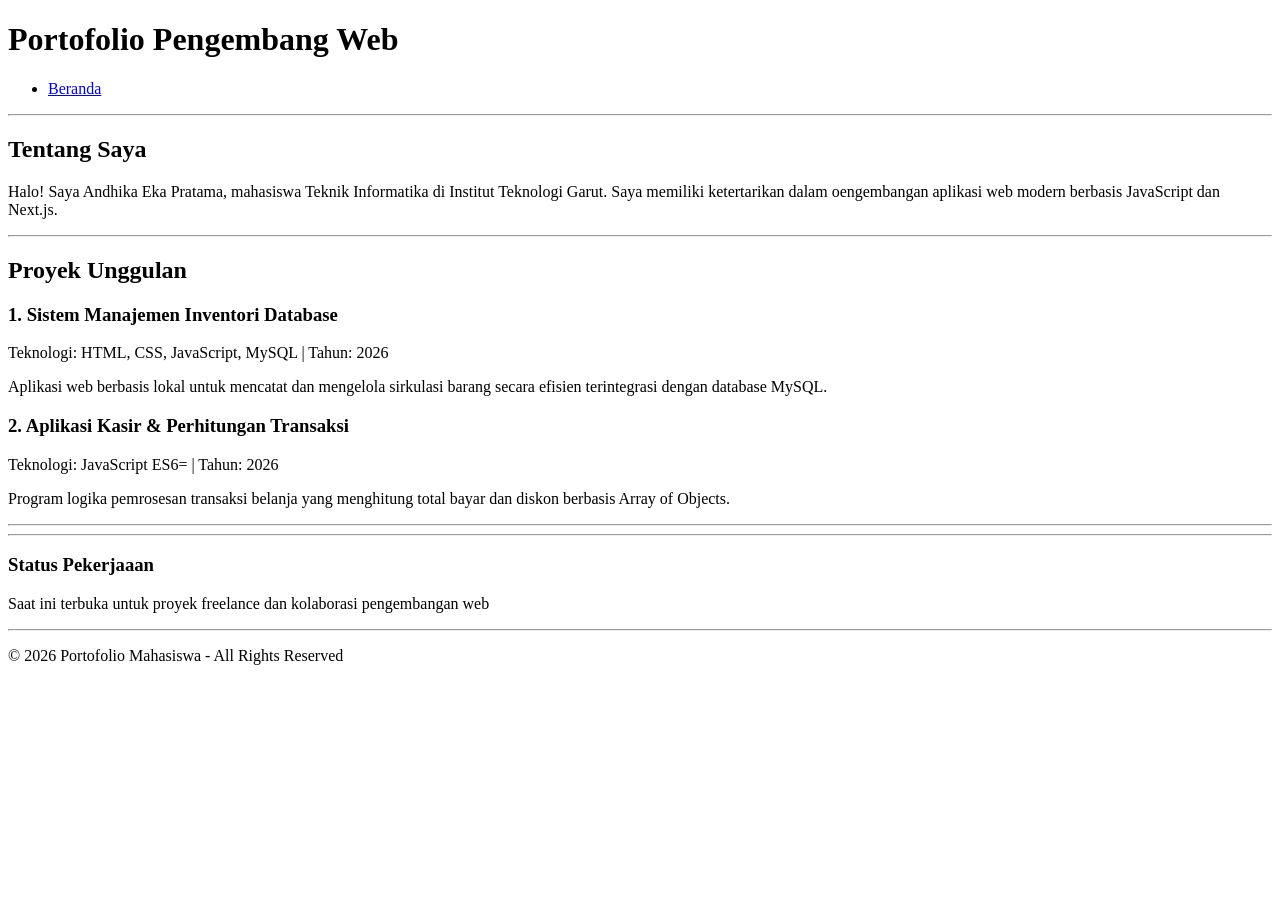
==== index.html @ 23c67555 "Latihan Pertemuan 2" ====
<!DOCTYPE html>
<html lang="en">
<head>
    <meta charset="UTF-8">
    <meta name="viewport" content="width=device-width, initial-scale=1.0">
    <title>Modul 2 - Web Portofolio Mahasiswa</title>
</head>
<body>
    <header>
        <h1>Portofolio Pengembang Web</h1>
        <nav>
            <ul>
                <li><a href="index.html">Beranda</a></li>
            </ul>
        </nav>
    </header>
    
    <hr>

    <main>
        <section id="tentang">
            <h2>Tentang Saya</h2>
            <p>Halo! Saya Andhika Eka Pratama, mahasiswa Teknik Informatika di Institut Teknologi Garut. Saya memiliki ketertarikan dalam oengembangan aplikasi web modern berbasis JavaScript dan Next.js.</p>
        </section>

        <hr>

        <section id="proyek">
            <h2>Proyek Unggulan</h2>

            <article>
                <header>
                    <h3>1. Sistem Manajemen Inventori Database</h3>
                    <p>Teknologi: HTML, CSS, JavaScript, MySQL | Tahun: <time datetime="2026">2026</time></p>
                </header>
                <p>Aplikasi web berbasis lokal untuk mencatat dan mengelola sirkulasi barang secara efisien terintegrasi dengan database MySQL.</p>
            </article>

            <article>
                <header>
                    <h3>2. Aplikasi Kasir & Perhitungan Transaksi</h3>
                    <p>Teknologi: JavaScript ES6= | Tahun: <time datetime=2026>2026</time></p>
                </header>
                <p>Program logika pemrosesan transaksi belanja yang menghitung total bayar dan diskon berbasis Array of Objects.</p>
            </article>
        </section>

        <hr>
    </main>

    <hr>

    <aside>
        <h3>Status Pekerjaaan</h3>
        <p>Saat ini terbuka untuk proyek freelance dan kolaborasi pengembangan web</p>
    </aside>

    <hr>

    <footer>
        <p>&copy; 2026 Portofolio Mahasiswa - All Rights Reserved</p>
    </footer>
</body>
</html>
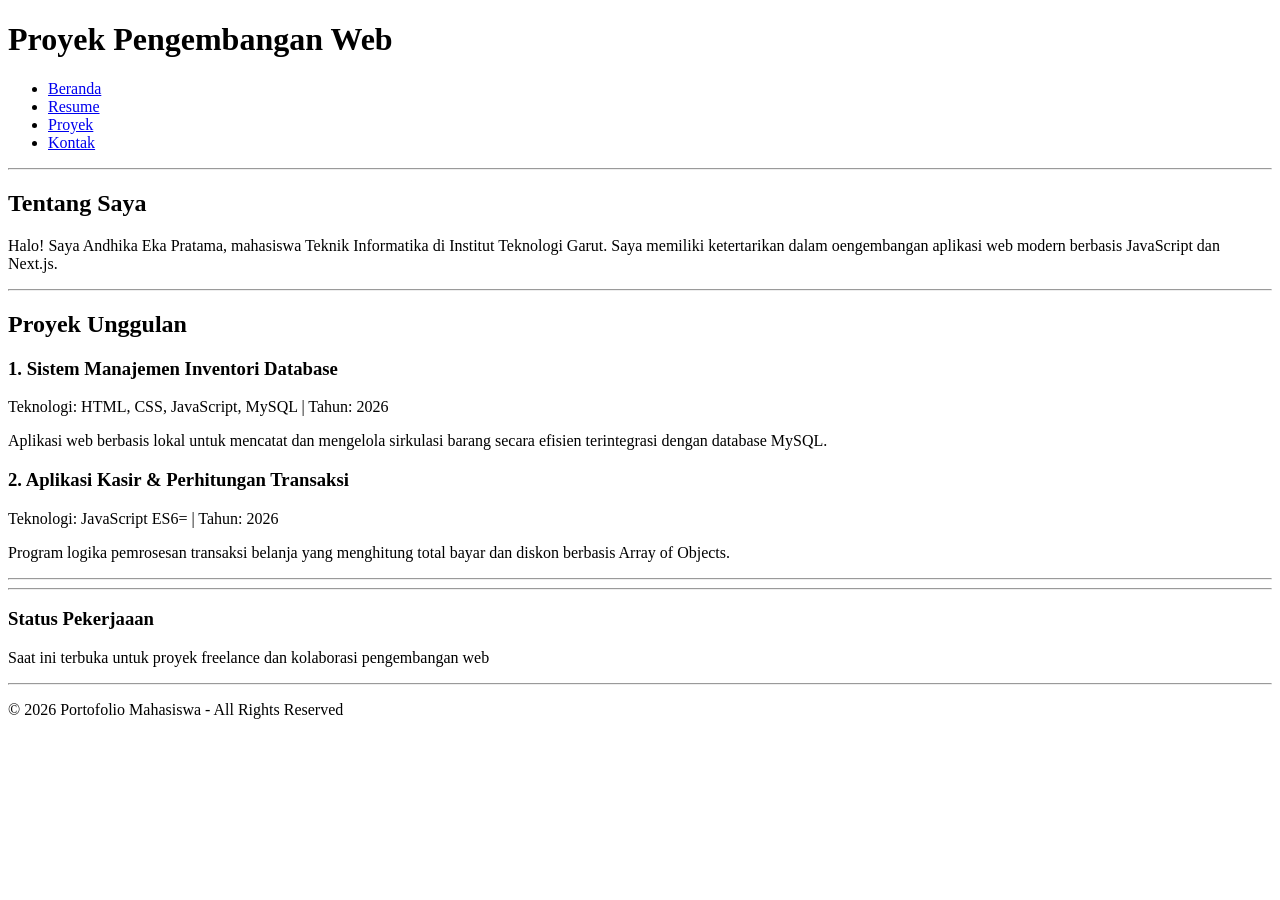
==== commit 059a92b0: "Menambahkan proyek portofolio" ====
--- a/index.html
+++ b/index.html
@@ -6,11 +6,14 @@
     <title>Modul 2 - Web Portofolio Mahasiswa</title>
 </head>
 <body>
-    <header>
-        <h1>Portofolio Pengembang Web</h1>
+     <header>
+        <h1>Proyek Pengembangan Web</h1>
         <nav>
             <ul>
                 <li><a href="index.html">Beranda</a></li>
+                <li><a href="resume.html">Resume</a></li>
+                <li><a href="project.html">Proyek</a></li>
+                <li><a href="kontak.html">Kontak</a></li>
             </ul>
         </nav>
     </header>
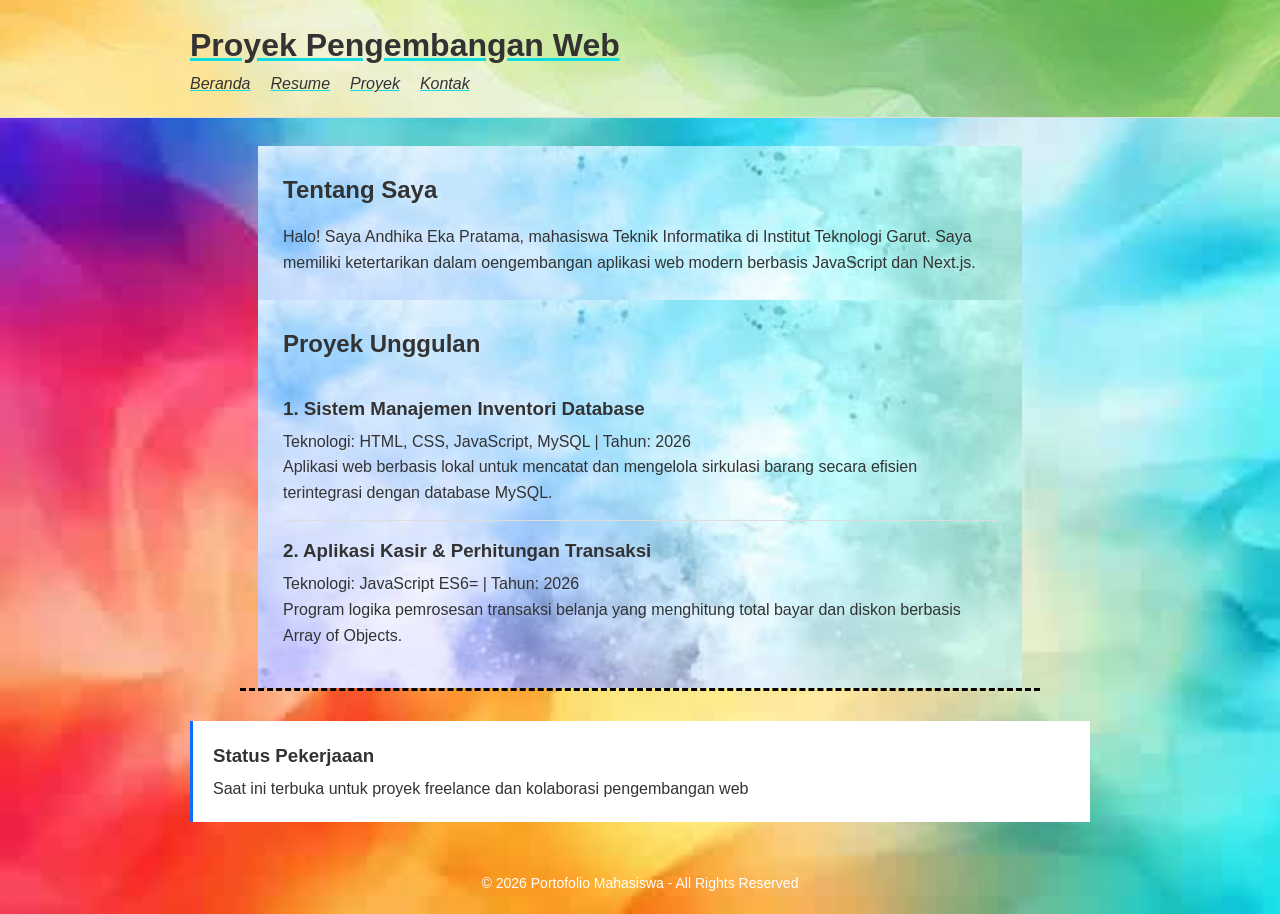
==== commit afb3f542: "add tugas 3" ====
--- a/index.html
+++ b/index.html
@@ -4,6 +4,7 @@
     <meta charset="UTF-8">
     <meta name="viewport" content="width=device-width, initial-scale=1.0">
     <title>Modul 2 - Web Portofolio Mahasiswa</title>
+    <link rel="stylesheet" href="style.css">
 </head>
 <body>
      <header>
--- a/style.css
+++ b/style.css
@@ -0,0 +1,156 @@
+/* Reset */
+* {
+  margin: 0;
+  padding: 0;
+  box-sizing: border-box;
+}
+body {
+  font-family: 'Segoe UI', Tahoma, Geneva, Verdana, sans-serif; 
+  background-color: #f5f5f5;
+  background-image: url('background.png');
+  background-size: cover;
+  color: #333;
+  line-height: 1.6;
+}
+/* Header */
+body > header {
+  background-color: rgba(0, 191, 255, 0.693);
+  background-image: url('images (9).jpeg');
+  background-size: cover;
+  padding: 20px;
+  border-bottom: 1px solid #ddd;
+  text-decoration: underline;
+  text-decoration-color: #10dede;
+}
+body > header h1 {
+  max-width: 900px;
+  margin: auto;
+}
+/* Navigation */
+nav {
+  max-width: 900px;
+  margin: auto;
+  font-style: oblique;
+}
+nav ul {
+  display: flex;
+  gap: 20px;
+  list-style: none;
+}
+nav a {
+  color: #333;
+  text-decoration: none;
+}
+nav a:hover {
+  color: #0d6efd;
+}
+/* Main */
+main {
+  max-width: 800px;
+  margin: 28px auto;
+  padding: 0 18px;
+  border-bottom-style: dashed;
+  border-bottom-color: #000000;
+}
+section {
+  background-color: white;
+  padding: 25px;
+  background-image: url('images (8).jpeg');
+  background-size: cover;
+}
+/* Gambar */
+main img {
+  display: block;
+  max-width: 100%;
+  height: auto;
+  margin: 0;
+}
+/* Judul */
+h2 {
+  margin-bottom: 15px;
+}
+h3 {
+  margin-bottom: 5px;
+}
+/* Project */
+#project {
+  margin-top: 30px;
+}
+article {
+  padding: 15px 0;
+  border-bottom: 1px solid #ddd;
+}
+article:last-child {
+  border-bottom: none;
+}
+/* Form */
+form {
+  margin-top: 20px;
+}
+form p {
+  margin-bottom: 15px;
+}
+label {
+  display: inline-block;
+  margin-bottom: 5px;
+}
+input[type="text"],
+input[type="email"],
+select,
+textarea {
+  width: 100%;
+  padding: 9px;
+  border: 1px solid #ccc;
+  font-family: Arial, sans-serif;
+}
+textarea {
+  resize: vertical;
+}
+button {
+  padding: 9px 15px;
+  border: none;
+  background-color: #040404;
+  color: rgb(255, 255, 255);
+  cursor: pointer;
+}
+button[type="reset"] {
+  background-color: #000000;
+}
+button:hover {
+  opacity: 0.8;
+}
+/* Aside */
+aside {
+  max-width: 900px;
+  margin: 30px auto;
+  padding: 20px;
+  background-color: white;
+  border-left: 3px solid #0d6efd;
+}
+/* Footer */
+footer {
+  padding: 20px;
+  text-align: center;
+  color: #ffffff;
+  font-size: 14px;
+}
+/* Garis <hr> */
+hr {
+  display: none;
+}
+/* Tampilan HP */
+@media (max-width: 700px) {
+  nav ul {
+    flex-direction: column;
+    gap: 8px;
+  }
+  main {
+    margin-top: 20px;
+  }
+  main img {
+    margin: 0 auto;
+  }
+  section {
+    padding: 20px;
+  }
+}
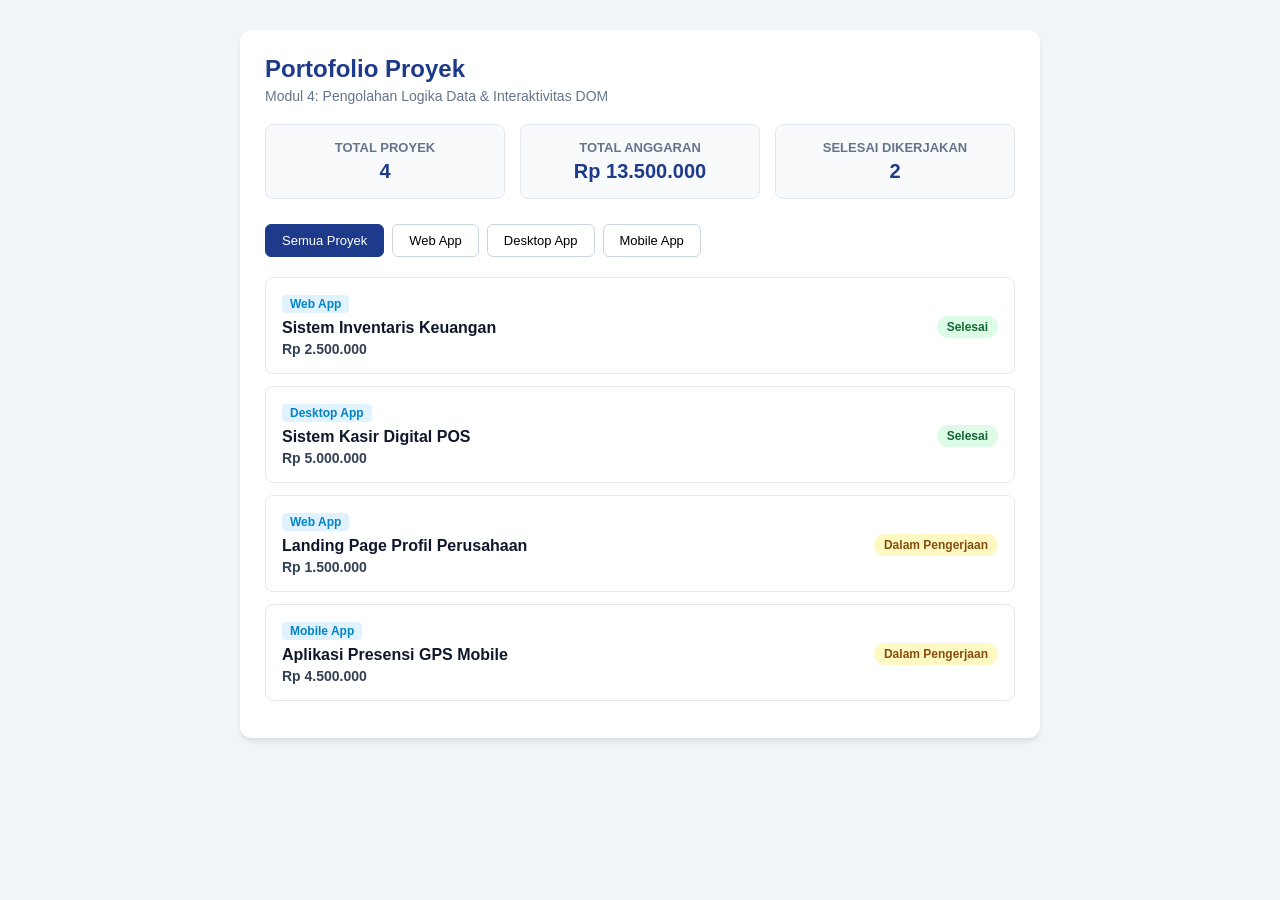
==== commit 0b574373: "Menyelesaikan praktik modul 4 logika javascript & integrasi DOM" ====
--- a/index.html
+++ b/index.html
@@ -1,68 +1,191 @@
+
 <!DOCTYPE html>
-<html lang="en">
+<html lang="id">
 <head>
     <meta charset="UTF-8">
     <meta name="viewport" content="width=device-width, initial-scale=1.0">
-    <title>Modul 2 - Web Portofolio Mahasiswa</title>
-    <link rel="stylesheet" href="style.css">
+    <title>Dashboard Portofolio Proyek - Modul 4</title>
+    <style>
+        * {
+            box-sizing: border-box;
+            margin: 0;
+            padding: 0;
+            font-family: 'Segoe UI', Tahoma, Geneva, sans-serif;
+        }
+
+        body {
+            background-color: #f1f5f9;
+            color: #0f172a;
+            padding: 30px 15px;
+        }
+
+        .container {
+            max-width: 800px;
+            margin: 0 auto;
+            background: #ffffff;
+            border-radius: 12px;
+            padding: 25px;
+            box-shadow: 0 4px 6px -1px rgba(0, 0, 0, 0.1);
+        }
+
+        h1 {
+            color: #1e3a8a;
+            font-size: 24px;
+            margin-bottom: 5px;
+        }
+
+        p.subtitle {
+            color: #64748b;
+            margin-bottom: 20px;
+            font-size: 14px;
+        }
+
+        .stats-grid {
+            display: grid;
+            grid-template-columns: repeat(auto-fit, minmax(200px, 1fr));
+            gap: 15px;
+            margin-bottom: 25px;
+        }
+
+        .stat-card {
+            background: #f8fafc;
+            border: 1px solid #e2e8f0;
+            border-radius: 8px;
+            padding: 15px;
+            text-align: center;
+        }
+
+        .stat-card h3 {
+            font-size: 13px;
+            color: #64748b;
+            text-transform: uppercase;
+            margin-bottom: 5px;
+        }
+
+        .stat-card p {
+            font-size: 20px;
+            font-weight: bold;
+            color: #1e3a8a;
+        }
+
+        .filter-group {
+            display: flex;
+            gap: 8px;
+            margin-bottom: 20px;
+            flex-wrap: wrap;
+        }
+
+        .btn-filter {
+            padding: 8px 16px;
+            border: 1px solid #cbd5e1;
+            background: #ffffff;
+            border-radius: 6px;
+            cursor: pointer;
+            font-size: 13px;
+            font-weight: 500;
+            transition: all 0.2s;
+        }
+
+        .btn-filter.active,
+        .btn-filter:hover {
+            background: #1e3a8a;
+            color: #ffffff;
+            border-color: #1e3a8a;
+        }
+
+        .project-card {
+            border: 1px solid #e2e8f0;
+            border-radius: 8px;
+            padding: 16px;
+            margin-bottom: 12px;
+            display: flex;
+            justify-content: space-between;
+            align-items: center;
+            background: #ffffff;
+            transition: transform 0.15s ease;
+        }
+
+        .project-card:hover {
+            transform: translateY(-2px);
+            box-shadow: 0 4px 6px rgba(0, 0, 0, 0.05);
+        }
+
+        .project-info h4 {
+            font-size: 16px;
+            color: #0f172a;
+            margin-bottom: 4px;
+        }
+
+        .project-category {
+            display: inline-block;
+            font-size: 12px;
+            color: #0284c7;
+            background: #e0f2fe;
+            padding: 2px 8px;
+            border-radius: 4px;
+            margin-bottom: 6px;
+            font-weight: 600;
+        }
+
+        .project-budget {
+            font-size: 14px;
+            color: #334155;
+            font-weight: 600;
+        }
+
+        .badge {
+            padding: 4px 10px;
+            border-radius: 20px;
+            font-size: 12px;
+            font-weight: 600;
+        }
+
+        .badge-success {
+            background: #dcfce7;
+            color: #166534;
+        }
+
+        .badge-pending {
+            background: #fef9c3;
+            color: #854d0e;
+        }
+    </style>
 </head>
 <body>
-     <header>
-        <h1>Proyek Pengembangan Web</h1>
-        <nav>
-            <ul>
-                <li><a href="index.html">Beranda</a></li>
-                <li><a href="resume.html">Resume</a></li>
-                <li><a href="project.html">Proyek</a></li>
-                <li><a href="kontak.html">Kontak</a></li>
-            </ul>
-        </nav>
-    </header>
-    
-    <hr>
+    <div class="container">
+        <h1>Portofolio Proyek</h1>
+        <p class="subtitle">Modul 4: Pengolahan Logika Data & Interaktivitas DOM</p>
 
-    <main>
-        <section id="tentang">
-            <h2>Tentang Saya</h2>
-            <p>Halo! Saya Andhika Eka Pratama, mahasiswa Teknik Informatika di Institut Teknologi Garut. Saya memiliki ketertarikan dalam oengembangan aplikasi web modern berbasis JavaScript dan Next.js.</p>
-        </section>
+        <!-- Kartu Ringkasan Statistik -->
+        <div class="stats-grid">
+            <div class="stat-card">
+                <h3>Total Proyek</h3>
+                <p id="stat-total-projects">0</p>
+            </div>
 
-        <hr>
+            <div class="stat-card">
+                <h3>Total Anggaran</h3>
+                <p id="stat-total-budget">Rp 0</p>
+            </div>
 
-        <section id="proyek">
-            <h2>Proyek Unggulan</h2>
+            <div class="stat-card">
+                <h3>Selesai Dikerjakan</h3>
+                <p id="stat-completed-projects">0</p>
+            </div>
+        </div>
 
-            <article>
-                <header>
-                    <h3>1. Sistem Manajemen Inventori Database</h3>
-                    <p>Teknologi: HTML, CSS, JavaScript, MySQL | Tahun: <time datetime="2026">2026</time></p>
-                </header>
-                <p>Aplikasi web berbasis lokal untuk mencatat dan mengelola sirkulasi barang secara efisien terintegrasi dengan database MySQL.</p>
-            </article>
+        <!-- Tombol Filter Kategori -->
+        <div class="filter-group">
+            <button class="btn-filter active" data-category="Semua">Semua Proyek</button>
+            <button class="btn-filter" data-category="Web App">Web App</button>
+            <button class="btn-filter" data-category="Desktop App">Desktop App</button>
+            <button class="btn-filter" data-category="Mobile App">Mobile App</button>
+        </div>
 
-            <article>
-                <header>
-                    <h3>2. Aplikasi Kasir & Perhitungan Transaksi</h3>
-                    <p>Teknologi: JavaScript ES6= | Tahun: <time datetime=2026>2026</time></p>
-                </header>
-                <p>Program logika pemrosesan transaksi belanja yang menghitung total bayar dan diskon berbasis Array of Objects.</p>
-            </article>
-        </section>
+        <!-- Kontainer Daftar Proyek -->
+        <div id="project-list"></div>
+    </div>
 
-        <hr>
-    </main>
-
-    <hr>
-
-    <aside>
-        <h3>Status Pekerjaaan</h3>
-        <p>Saat ini terbuka untuk proyek freelance dan kolaborasi pengembangan web</p>
-    </aside>
-
-    <hr>
-
-    <footer>
-        <p>&copy; 2026 Portofolio Mahasiswa - All Rights Reserved</p>
-    </footer>
+    <script src="main.js"></script>
 </body>
-</html>+</html>
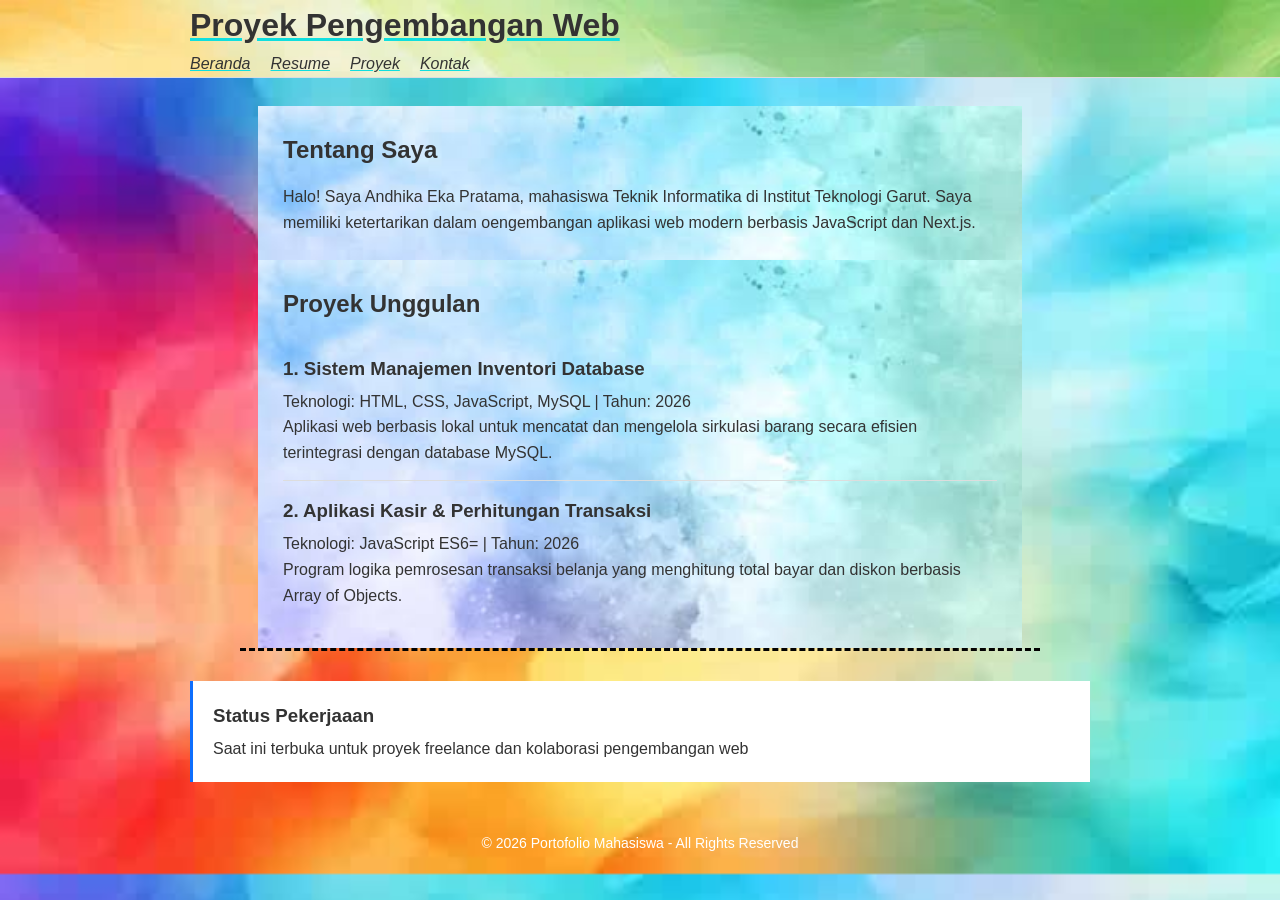
==== commit 701e74b5: "Menyelesaikan tugas manajemen portofolio interaktif" ====
--- a/index.html
+++ b/index.html
@@ -1,191 +1,68 @@
-
 <!DOCTYPE html>
-<html lang="id">
+<html lang="en">
 <head>
     <meta charset="UTF-8">
     <meta name="viewport" content="width=device-width, initial-scale=1.0">
-    <title>Dashboard Portofolio Proyek - Modul 4</title>
-    <style>
-        * {
-            box-sizing: border-box;
-            margin: 0;
-            padding: 0;
-            font-family: 'Segoe UI', Tahoma, Geneva, sans-serif;
-        }
-
-        body {
-            background-color: #f1f5f9;
-            color: #0f172a;
-            padding: 30px 15px;
-        }
-
-        .container {
-            max-width: 800px;
-            margin: 0 auto;
-            background: #ffffff;
-            border-radius: 12px;
-            padding: 25px;
-            box-shadow: 0 4px 6px -1px rgba(0, 0, 0, 0.1);
-        }
-
-        h1 {
-            color: #1e3a8a;
-            font-size: 24px;
-            margin-bottom: 5px;
-        }
-
-        p.subtitle {
-            color: #64748b;
-            margin-bottom: 20px;
-            font-size: 14px;
-        }
-
-        .stats-grid {
-            display: grid;
-            grid-template-columns: repeat(auto-fit, minmax(200px, 1fr));
-            gap: 15px;
-            margin-bottom: 25px;
-        }
-
-        .stat-card {
-            background: #f8fafc;
-            border: 1px solid #e2e8f0;
-            border-radius: 8px;
-            padding: 15px;
-            text-align: center;
-        }
-
-        .stat-card h3 {
-            font-size: 13px;
-            color: #64748b;
-            text-transform: uppercase;
-            margin-bottom: 5px;
-        }
-
-        .stat-card p {
-            font-size: 20px;
-            font-weight: bold;
-            color: #1e3a8a;
-        }
-
-        .filter-group {
-            display: flex;
-            gap: 8px;
-            margin-bottom: 20px;
-            flex-wrap: wrap;
-        }
-
-        .btn-filter {
-            padding: 8px 16px;
-            border: 1px solid #cbd5e1;
-            background: #ffffff;
-            border-radius: 6px;
-            cursor: pointer;
-            font-size: 13px;
-            font-weight: 500;
-            transition: all 0.2s;
-        }
-
-        .btn-filter.active,
-        .btn-filter:hover {
-            background: #1e3a8a;
-            color: #ffffff;
-            border-color: #1e3a8a;
-        }
-
-        .project-card {
-            border: 1px solid #e2e8f0;
-            border-radius: 8px;
-            padding: 16px;
-            margin-bottom: 12px;
-            display: flex;
-            justify-content: space-between;
-            align-items: center;
-            background: #ffffff;
-            transition: transform 0.15s ease;
-        }
-
-        .project-card:hover {
-            transform: translateY(-2px);
-            box-shadow: 0 4px 6px rgba(0, 0, 0, 0.05);
-        }
-
-        .project-info h4 {
-            font-size: 16px;
-            color: #0f172a;
-            margin-bottom: 4px;
-        }
-
-        .project-category {
-            display: inline-block;
-            font-size: 12px;
-            color: #0284c7;
-            background: #e0f2fe;
-            padding: 2px 8px;
-            border-radius: 4px;
-            margin-bottom: 6px;
-            font-weight: 600;
-        }
-
-        .project-budget {
-            font-size: 14px;
-            color: #334155;
-            font-weight: 600;
-        }
-
-        .badge {
-            padding: 4px 10px;
-            border-radius: 20px;
-            font-size: 12px;
-            font-weight: 600;
-        }
-
-        .badge-success {
-            background: #dcfce7;
-            color: #166534;
-        }
-
-        .badge-pending {
-            background: #fef9c3;
-            color: #854d0e;
-        }
-    </style>
+    <title>Modul 2 - Web Portofolio Mahasiswa</title>
+    <link rel="stylesheet" href="style.css">
 </head>
 <body>
-    <div class="container">
-        <h1>Portofolio Proyek</h1>
-        <p class="subtitle">Modul 4: Pengolahan Logika Data & Interaktivitas DOM</p>
+     <header>
+        <h1>Proyek Pengembangan Web</h1>
+        <nav>
+            <ul>
+                <li><a href="index.html">Beranda</a></li>
+                <li><a href="resume.html">Resume</a></li>
+                <li><a href="project.html">Proyek</a></li>
+                <li><a href="kontak.html">Kontak</a></li>
+            </ul>
+        </nav>
+    </header>
+    
+    <hr>
 
-        <!-- Kartu Ringkasan Statistik -->
-        <div class="stats-grid">
-            <div class="stat-card">
-                <h3>Total Proyek</h3>
-                <p id="stat-total-projects">0</p>
-            </div>
+    <main>
+        <section id="tentang">
+            <h2>Tentang Saya</h2>
+            <p>Halo! Saya Andhika Eka Pratama, mahasiswa Teknik Informatika di Institut Teknologi Garut. Saya memiliki ketertarikan dalam oengembangan aplikasi web modern berbasis JavaScript dan Next.js.</p>
+        </section>
 
-            <div class="stat-card">
-                <h3>Total Anggaran</h3>
-                <p id="stat-total-budget">Rp 0</p>
-            </div>
+        <hr>
 
-            <div class="stat-card">
-                <h3>Selesai Dikerjakan</h3>
-                <p id="stat-completed-projects">0</p>
-            </div>
-        </div>
+        <section id="proyek">
+            <h2>Proyek Unggulan</h2>
 
-        <!-- Tombol Filter Kategori -->
-        <div class="filter-group">
-            <button class="btn-filter active" data-category="Semua">Semua Proyek</button>
-            <button class="btn-filter" data-category="Web App">Web App</button>
-            <button class="btn-filter" data-category="Desktop App">Desktop App</button>
-            <button class="btn-filter" data-category="Mobile App">Mobile App</button>
-        </div>
+            <article>
+                <header>
+                    <h3>1. Sistem Manajemen Inventori Database</h3>
+                    <p>Teknologi: HTML, CSS, JavaScript, MySQL | Tahun: <time datetime="2026">2026</time></p>
+                </header>
+                <p>Aplikasi web berbasis lokal untuk mencatat dan mengelola sirkulasi barang secara efisien terintegrasi dengan database MySQL.</p>
+            </article>
 
-        <!-- Kontainer Daftar Proyek -->
-        <div id="project-list"></div>
-    </div>
+            <article>
+                <header>
+                    <h3>2. Aplikasi Kasir & Perhitungan Transaksi</h3>
+                    <p>Teknologi: JavaScript ES6= | Tahun: <time datetime=2026>2026</time></p>
+                </header>
+                <p>Program logika pemrosesan transaksi belanja yang menghitung total bayar dan diskon berbasis Array of Objects.</p>
+            </article>
+        </section>
 
-    <script src="main.js"></script>
+        <hr>
+    </main>
+
+    <hr>
+
+    <aside>
+        <h3>Status Pekerjaaan</h3>
+        <p>Saat ini terbuka untuk proyek freelance dan kolaborasi pengembangan web</p>
+    </aside>
+
+    <hr>
+
+    <footer>
+        <p>&copy; 2026 Portofolio Mahasiswa - All Rights Reserved</p>
+    </footer>
 </body>
-</html>
+</html>
--- a/style.css
+++ b/style.css
@@ -0,0 +1,156 @@
+/* Reset */
+* {
+  margin: 0;
+  padding: 0;
+  box-sizing: border-box;
+}
+body {
+  font-family: 'Segoe UI', Tahoma, Geneva, Verdana, sans-serif; 
+  background-color: #f5f5f5;
+  background-image: url('background.png');
+  background-size: cover;
+  color: #333;
+  line-height: 1.6;
+}
+/* Header */
+body > header {
+  background-color: rgba(0, 191, 255, 0.693);
+  background-image: url('images (9).jpeg');
+  background-size: cover;x
+  padding: 20px;
+  border-bottom: 1px solid #ddd;
+  text-decoration: underline;
+  text-decoration-color: #10dede;
+}
+body > header h1 {
+  max-width: 900px;
+  margin: auto;
+}
+/* Navigation */
+nav {
+  max-width: 900px;
+  margin: auto;
+  font-style: oblique;
+}
+nav ul {
+  display: flex;
+  gap: 20px;
+  list-style: none;
+}
+nav a {
+  color: #333;
+  text-decoration: none;
+}
+nav a:hover {
+  color: #0d6efd;
+}
+/* Main */
+main {
+  max-width: 800px;
+  margin: 28px auto;
+  padding: 0 18px;
+  border-bottom-style: dashed;
+  border-bottom-color: #020202;
+}
+section {
+  background-color: white;
+  padding: 25px;
+  background-image: url('images (8).jpeg');
+  background-size: cover;
+}
+/* Gambar */
+main img {
+  display: block;
+  max-width: 100%;
+  height: auto;
+  margin: 0;
+}
+/* Judul */
+h2 {
+  margin-bottom: 15px;
+}
+h3 {
+  margin-bottom: 5px;
+}
+/* Project */
+#project {
+  margin-top: 30px;
+}
+article {
+  padding: 15px 0;
+  border-bottom: 1px solid #ddd;
+}
+article:last-child {
+  border-bottom: none;
+}
+/* Form */
+form {
+  margin-top: 20px;
+}
+form p {
+  margin-bottom: 15px;
+}
+label {
+  display: inline-block;
+  margin-bottom: 5px;
+}
+input[type="text"],
+input[type="email"],
+select,
+textarea {
+  width: 100%;
+  padding: 9px;
+  border: 1px solid #ccc;
+  font-family: Arial, sans-serif;
+}
+textarea {
+  resize: vertical;
+}
+button {
+  padding: 9px 15px;
+  border: none;
+  background-color: #040404;
+  color: rgb(255, 255, 255);
+  cursor: pointer;
+}
+button[type="reset"] {
+  background-color: #000000;
+}
+button:hover {
+  opacity: 0.8;
+}
+/* Aside */
+aside {
+  max-width: 900px;
+  margin: 30px auto;
+  padding: 20px;
+  background-color: white;
+  border-left: 3px solid #0d6efd;
+}
+/* Footer */
+footer {
+  padding: 20px;
+  text-align: center;
+  color: #ffffff;
+  font-size: 14px;
+}
+/* Garis <hr> */
+hr {
+  display: none;
+}
+/* Tampilan HP */
+@media (max-width: 700px) {
+  nav ul {
+    flex-direction: column;
+    gap: 8px;
+  }
+  main {
+    margin-top: 20px;
+  }
+  main img {
+    margin: 0 auto;
+  }
+  section {
+    padding: 20px;
+  }
+}
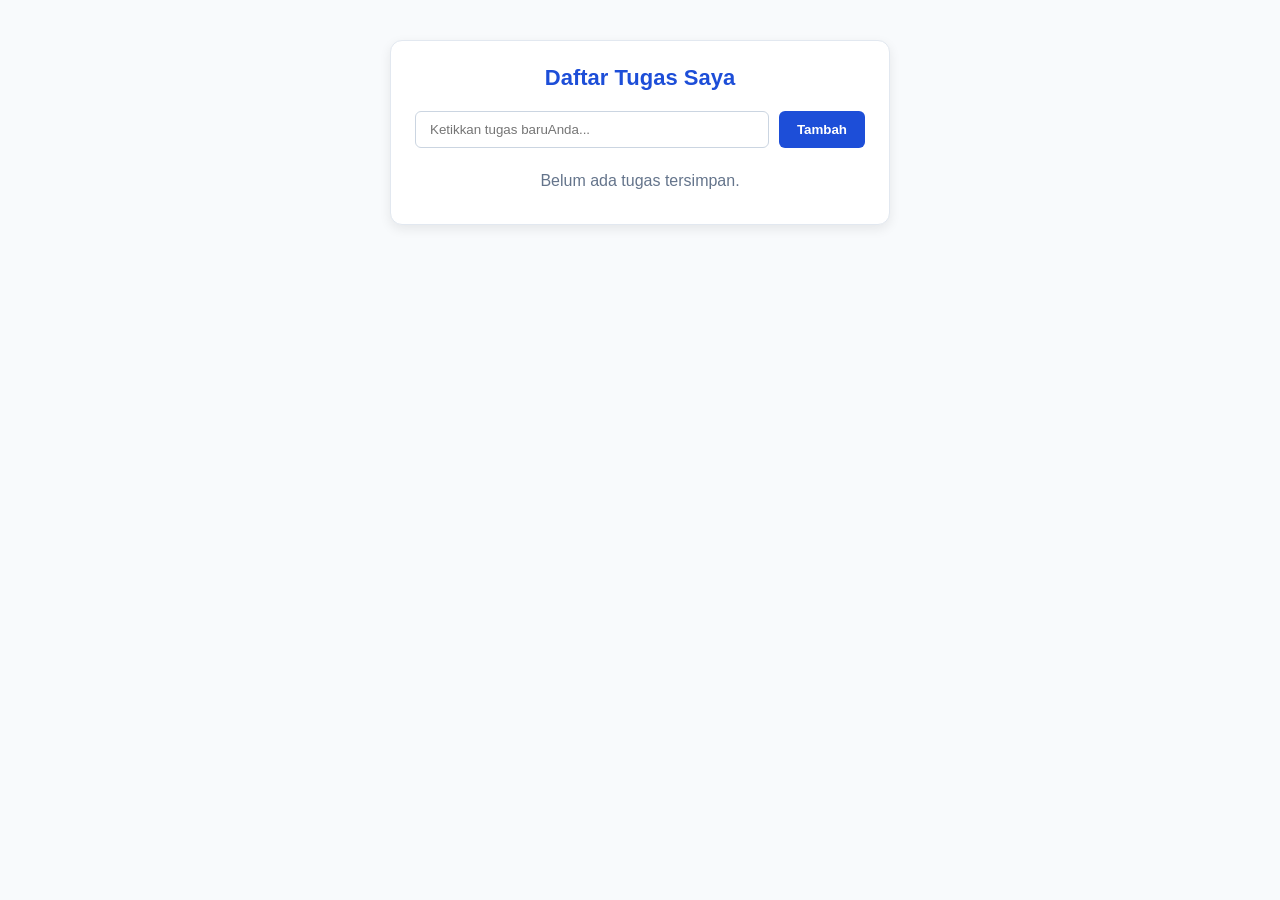
==== commit 589292e4: "feat: menyelesaikan praktik modul 5 todo list dengan localstorage" ====
--- a/index.html
+++ b/index.html
@@ -1,68 +1,28 @@
 <!DOCTYPE html>
-<html lang="en">
+<html lang="id">
 <head>
-    <meta charset="UTF-8">
-    <meta name="viewport" content="width=device-width, initial-scale=1.0">
-    <title>Modul 2 - Web Portofolio Mahasiswa</title>
-    <link rel="stylesheet" href="style.css">
+ <meta charset="UTF-8">
+ <meta name="viewport" content="width=device-width, initial-scale=1.0">
+ <title>Aplikasi To-Do List - Modul 5</title>
+ <link rel="stylesheet" href="style.css">
 </head>
 <body>
-     <header>
-        <h1>Proyek Pengembangan Web</h1>
-        <nav>
-            <ul>
-                <li><a href="index.html">Beranda</a></li>
-                <li><a href="resume.html">Resume</a></li>
-                <li><a href="project.html">Proyek</a></li>
-                <li><a href="kontak.html">Kontak</a></li>
-            </ul>
-        </nav>
-    </header>
-    
-    <hr>
+ <div class="todo-app">
+ <h2>Daftar Tugas Saya</h2>
 
-    <main>
-        <section id="tentang">
-            <h2>Tentang Saya</h2>
-            <p>Halo! Saya Andhika Eka Pratama, mahasiswa Teknik Informatika di Institut Teknologi Garut. Saya memiliki ketertarikan dalam oengembangan aplikasi web modern berbasis JavaScript dan Next.js.</p>
-        </section>
-
-        <hr>
-
-        <section id="proyek">
-            <h2>Proyek Unggulan</h2>
-
-            <article>
-                <header>
-                    <h3>1. Sistem Manajemen Inventori Database</h3>
-                    <p>Teknologi: HTML, CSS, JavaScript, MySQL | Tahun: <time datetime="2026">2026</time></p>
-                </header>
-                <p>Aplikasi web berbasis lokal untuk mencatat dan mengelola sirkulasi barang secara efisien terintegrasi dengan database MySQL.</p>
-            </article>
-
-            <article>
-                <header>
-                    <h3>2. Aplikasi Kasir & Perhitungan Transaksi</h3>
-                    <p>Teknologi: JavaScript ES6= | Tahun: <time datetime=2026>2026</time></p>
-                </header>
-                <p>Program logika pemrosesan transaksi belanja yang menghitung total bayar dan diskon berbasis Array of Objects.</p>
-            </article>
-        </section>
-
-        <hr>
-    </main>
-
-    <hr>
-
-    <aside>
-        <h3>Status Pekerjaaan</h3>
-        <p>Saat ini terbuka untuk proyek freelance dan kolaborasi pengembangan web</p>
-    </aside>
-
-    <hr>
-
-    <footer>
-        <p>&copy; 2026 Portofolio Mahasiswa - All Rights Reserved</p>
-    </footer>
+ <!-- Form Input Tugas -->
+ <form id="todoForm" novalidate>
+ <div class="input-section">
+ <input type="text" id="taskInput" placeholder="Ketikkan tugas baru
+Anda...">
+ <button type="submit" class="add-btn">Tambah</button>
+ </div>
+ <div class="error-message" id="inputError">Tugas tidak boleh kosong atau
+kurang dari 3 karakter!</div>
+ </form>
+ <!-- Daftar Tugas -->
+ <ul class="todo-list" id="todoList"></ul>
+ </div>
+ <script src="script.js"></script>
 </body>
 </html>
--- a/style.css
+++ b/style.css
@@ -1,156 +1,42 @@
-/* Reset */
-* {
-  margin: 0;
-  padding: 0;
-  box-sizing: border-box;
+* { box-sizing: border-box; margin: 0; padding: 0; }
+body {
+ font-family: 'Segoe UI', Tahoma, Geneva, Verdana, sans-serif;
+ background-color: #f8fafc; color: #1e293b; padding: 40px 20px; display: flex;
+justify-content: center;
 }
-body {
-  font-family: 'Segoe UI', Tahoma, Geneva, Verdana, sans-serif; 
-  background-color: #f5f5f5;
-  background-image: url('background.png');
-  background-size: cover;
-  color: #333;
-  line-height: 1.6;
+.todo-app {
+ background: #ffffff; width: 100%; max-width: 500px; padding: 24px; border-radius:
+12px;
+ border: 1px solid #e2e8f0; box-shadow: 0 4px 12px rgba(0, 0, 0, 0.08);
 }
-/* Header */
-body > header {
-  background-color: rgba(0, 191, 255, 0.693);
-  background-image: url('images (9).jpeg');
-  background-size: cover;x
-  padding: 20px;
-  border-bottom: 1px solid #ddd;
-  text-decoration: underline;
-  text-decoration-color: #10dede;
+h2 { color: #1d4ed8; margin-bottom: 20px; text-align: center; font-size: 22px; }
+.input-section { display: flex; gap: 10px; margin-bottom: 8px; }
+input[type="text"] {
+flex: 1; padding: 10px 14px; border: 1px solid #cbd5e1; border-radius: 6px; fontsize: 14px; outline: none;
 }
-body > header h1 {
-  max-width: 900px;
-  margin: auto;
+input[type="text"].error { border-color: #dc3545; background-color: #fff5f5; }
+button.add-btn {
+ background-color: #1d4ed8; color: white; border: none; padding: 10px 18px;
+ border-radius: 6px; font-weight: bold; cursor: pointer;
 }
-/* Navigation */
-nav {
-  max-width: 900px;
-  margin: auto;
-  font-style: oblique;
+button.add-btn:hover { background-color: #1e40af; }
+.error-message { color: #dc3545; font-size: 12px; margin-bottom: 14px; display: none;
 }
-nav ul {
-  display: flex;
-  gap: 20px;
-  list-style: none;
+.todo-list { list-style: none; margin-top: 14px; }
+.todo-item {
+ display: flex; align-items: center; justify-content: space-between;
+ padding: 10px 12px; background-color: #f1f5f9; border-radius: 6px; margin-bottom:
+8px;
 }
-nav a {
-  color: #333;
-  text-decoration: none;
+.todo-item.completed { border-left-color: #16a34a; opacity: 0.7; }
+.todo-item.completed .todo-text { text-decoration: line-through; color: #64748b; }
+.todo-text { font-size: 14px; flex: 1; margin-right: 10px; }
+.todo-actions { display: flex; gap: 6px; }
+.action-btn {
+ border: none; padding: 5px 9px; border-radius: 4px; font-size: 12px; cursor:
+pointer; font-weight: bold;
 }
-nav a:hover {
-  color: #0d6efd;
-}
-/* Main */
-main {
-  max-width: 800px;
-  margin: 28px auto;
-  padding: 0 18px;
-  border-bottom-style: dashed;
-  border-bottom-color: #020202;
-}
-section {
-  background-color: white;
-  padding: 25px;
-  background-image: url('images (8).jpeg');
-  background-size: cover;
-}
-/* Gambar */
-main img {
-  display: block;
-  max-width: 100%;
-  height: auto;
-  margin: 0;
-}
-/* Judul */
-h2 {
-  margin-bottom: 15px;
-}
-h3 {
-  margin-bottom: 5px;
-}
-/* Project */
-#project {
-  margin-top: 30px;
-}
-article {
-  padding: 15px 0;
-  border-bottom: 1px solid #ddd;
-}
-article:last-child {
-  border-bottom: none;
-}
-/* Form */
-form {
-  margin-top: 20px;
-}
-form p {
-  margin-bottom: 15px;
-}
-label {
-  display: inline-block;
-  margin-bottom: 5px;
-}
-input[type="text"],
-input[type="email"],
-select,
-textarea {
-  width: 100%;
-  padding: 9px;
-  border: 1px solid #ccc;
-  font-family: Arial, sans-serif;
-}
-textarea {
-  resize: vertical;
-}
-button {
-  padding: 9px 15px;
-  border: none;
-  background-color: #040404;
-  color: rgb(255, 255, 255);
-  cursor: pointer;
-}
-button[type="reset"] {
-  background-color: #000000;
-}
-button:hover {
-  opacity: 0.8;
-}
-/* Aside */
-aside {
-  max-width: 900px;
-  margin: 30px auto;
-  padding: 20px;
-  background-color: white;
-  border-left: 3px solid #0d6efd;
-}
-/* Footer */
-footer {
-  padding: 20px;
-  text-align: center;
-  color: #ffffff;
-  font-size: 14px;
-}
-/* Garis <hr> */
-hr {
-  display: none;
-}
-/* Tampilan HP */
-@media (max-width: 700px) {
-  nav ul {
-    flex-direction: column;
-    gap: 8px;
-  }
-  main {
-    margin-top: 20px;
-  }
-  main img {
-    margin: 0 auto;
-  }
-  section {
-    padding: 20px;
-  }
-}
+.complete-btn { background-color: #16a34a; color: white; }
+.complete-btn:hover { background-color: #15803d; }
+.delete-btn { background-color: #dc2626; color: white; }
+.delete-btn:hover { background-color: #b91c1c; }
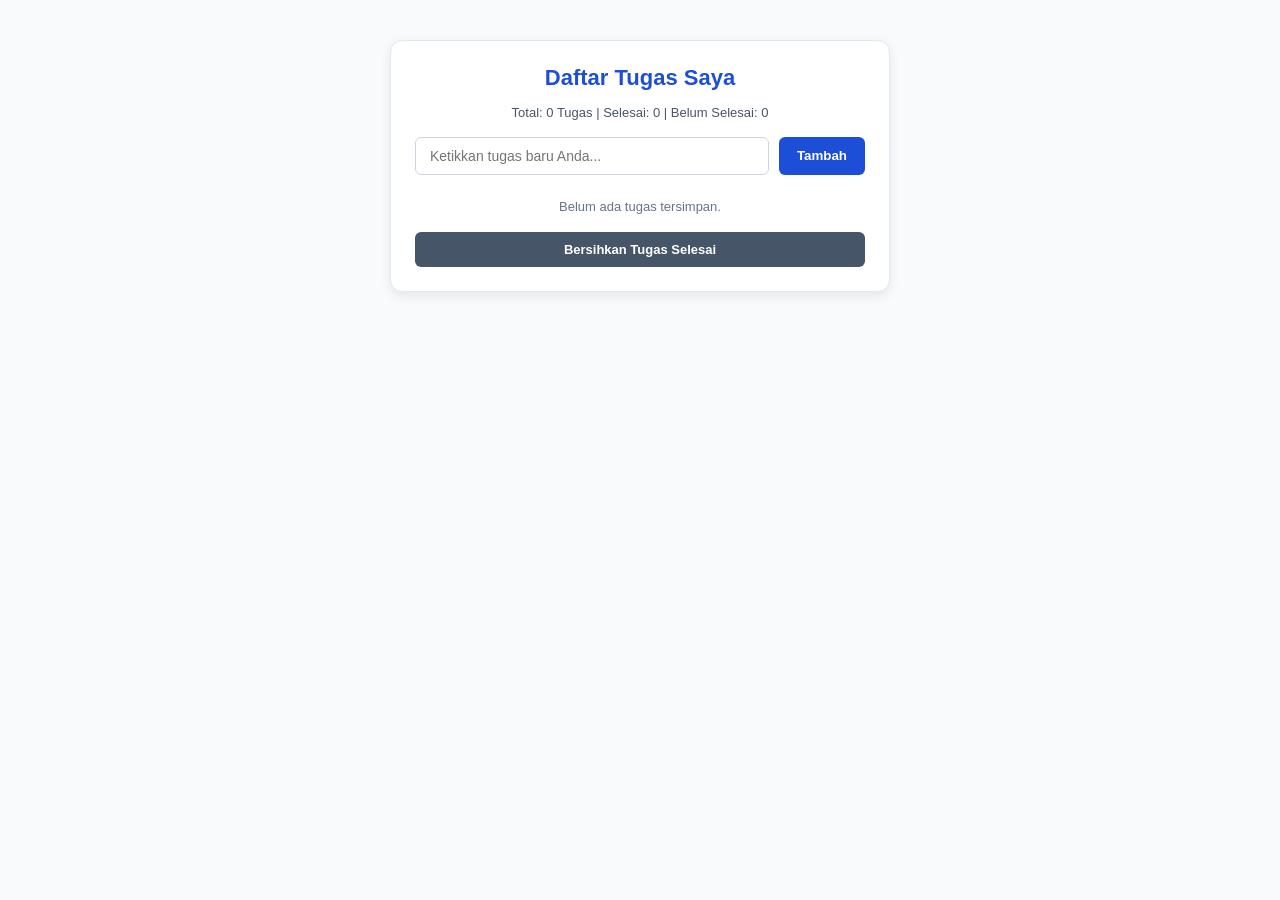
==== commit 6f63880d: "feat(modul-5): menambahkan counter, clear completed, dan konfirmasi hapus" ====
--- a/index.html
+++ b/index.html
@@ -1,28 +1,33 @@
 <!DOCTYPE html>
 <html lang="id">
 <head>
- <meta charset="UTF-8">
- <meta name="viewport" content="width=device-width, initial-scale=1.0">
- <title>Aplikasi To-Do List - Modul 5</title>
- <link rel="stylesheet" href="style.css">
+    <meta charset="UTF-8">
+    <meta name="viewport" content="width=device-width, initial-scale=1.0">
+    <title>Aplikasi To-Do List - Modul 5</title>
+    <link rel="stylesheet" href="style.css">
 </head>
 <body>
- <div class="todo-app">
- <h2>Daftar Tugas Saya</h2>
+    <div class="todo-app">
+        <h2>Daftar Tugas Saya</h2>
 
- <!-- Form Input Tugas -->
- <form id="todoForm" novalidate>
- <div class="input-section">
- <input type="text" id="taskInput" placeholder="Ketikkan tugas baru
-Anda...">
- <button type="submit" class="add-btn">Tambah</button>
- </div>
- <div class="error-message" id="inputError">Tugas tidak boleh kosong atau
-kurang dari 3 karakter!</div>
- </form>
- <!-- Daftar Tugas -->
- <ul class="todo-list" id="todoList"></ul>
- </div>
- <script src="script.js"></script>
+        <!-- Fitur 1: Penghitung jumlah tugas -->
+        <p class="task-counter" id="totalTugas" aria-live="polite">Total: 0 Tugas | Selesai: 0 | Belum Selesai: 0</p>
+
+        <!-- Form Input Tugas -->
+        <form id="todoForm" novalidate>
+            <div class="input-section">
+                <input type="text" id="taskInput" placeholder="Ketikkan tugas baru Anda...">
+                <button type="submit" class="add-btn">Tambah</button>
+            </div>
+            <div class="error-message" id="inputError">Tugas tidak boleh kosong atau kurang dari 3 karakter!</div>
+        </form>
+
+        <!-- Daftar Tugas -->
+        <ul class="todo-list" id="todoList"></ul>
+
+        <!-- Fitur 2: Tombol bersihkan tugas selesai -->
+        <button type="button" class="clear-completed-btn" id="clearCompletedBtn">Bersihkan Tugas Selesai</button>
+    </div>
+    <script src="script.js"></script>
 </body>
-</html>+</html>
--- a/style.css
+++ b/style.css
@@ -1,42 +1,116 @@
 * { box-sizing: border-box; margin: 0; padding: 0; }
+
 body {
- font-family: 'Segoe UI', Tahoma, Geneva, Verdana, sans-serif;
- background-color: #f8fafc; color: #1e293b; padding: 40px 20px; display: flex;
-justify-content: center;
+    font-family: 'Segoe UI', Tahoma, Geneva, Verdana, sans-serif;
+    background-color: #f8fafc;
+    color: #1e293b;
+    padding: 40px 20px;
+    display: flex;
+    justify-content: center;
 }
+
 .todo-app {
- background: #ffffff; width: 100%; max-width: 500px; padding: 24px; border-radius:
-12px;
- border: 1px solid #e2e8f0; box-shadow: 0 4px 12px rgba(0, 0, 0, 0.08);
+    background: #ffffff;
+    width: 100%;
+    max-width: 500px;
+    padding: 24px;
+    border-radius: 12px;
+    border: 1px solid #e2e8f0;
+    box-shadow: 0 4px 12px rgba(0, 0, 0, 0.08);
 }
+
 h2 { color: #1d4ed8; margin-bottom: 20px; text-align: center; font-size: 22px; }
+
 .input-section { display: flex; gap: 10px; margin-bottom: 8px; }
+
 input[type="text"] {
-flex: 1; padding: 10px 14px; border: 1px solid #cbd5e1; border-radius: 6px; fontsize: 14px; outline: none;
+    flex: 1;
+    padding: 10px 14px;
+    border: 1px solid #cbd5e1;
+    border-radius: 6px;
+    font-size: 14px;
+    outline: none;
 }
+
 input[type="text"].error { border-color: #dc3545; background-color: #fff5f5; }
+
 button.add-btn {
- background-color: #1d4ed8; color: white; border: none; padding: 10px 18px;
- border-radius: 6px; font-weight: bold; cursor: pointer;
+    background-color: #1d4ed8;
+    color: white;
+    border: none;
+    padding: 10px 18px;
+    border-radius: 6px;
+    font-weight: bold;
+    cursor: pointer;
 }
+
 button.add-btn:hover { background-color: #1e40af; }
-.error-message { color: #dc3545; font-size: 12px; margin-bottom: 14px; display: none;
+
+.error-message { color: #dc3545; font-size: 12px; margin-bottom: 14px; display: none; }
+
+.todo-list { list-style: none; margin-top: 14px; }
+
+.todo-item {
+    display: flex;
+    align-items: center;
+    justify-content: space-between;
+    padding: 10px 12px;
+    background-color: #f1f5f9;
+    border-radius: 6px;
+    border-left: 4px solid transparent;
+    margin-bottom: 8px;
 }
-.todo-list { list-style: none; margin-top: 14px; }
-.todo-item {
- display: flex; align-items: center; justify-content: space-between;
- padding: 10px 12px; background-color: #f1f5f9; border-radius: 6px; margin-bottom:
-8px;
-}
+
 .todo-item.completed { border-left-color: #16a34a; opacity: 0.7; }
 .todo-item.completed .todo-text { text-decoration: line-through; color: #64748b; }
+
 .todo-text { font-size: 14px; flex: 1; margin-right: 10px; }
 .todo-actions { display: flex; gap: 6px; }
+
 .action-btn {
- border: none; padding: 5px 9px; border-radius: 4px; font-size: 12px; cursor:
-pointer; font-weight: bold;
+    border: none;
+    padding: 5px 9px;
+    border-radius: 4px;
+    font-size: 12px;
+    cursor: pointer;
+    font-weight: bold;
 }
+
 .complete-btn { background-color: #16a34a; color: white; }
 .complete-btn:hover { background-color: #15803d; }
 .delete-btn { background-color: #dc2626; color: white; }
 .delete-btn:hover { background-color: #b91c1c; }
+
+/* Fitur 1: penghitung jumlah tugas */
+.task-counter {
+    margin: -8px 0 14px;
+    color: #475569;
+    text-align: center;
+    font-size: 13px;
+    line-height: 1.5;
+}
+
+/* Pesan ketika daftar tugas kosong */
+.empty-message {
+    list-style: none;
+    color: #64748b;
+    text-align: center;
+    font-size: 13px;
+    padding: 10px;
+}
+
+/* Fitur 2: tombol bersihkan tugas selesai */
+.clear-completed-btn {
+    width: 100%;
+    margin-top: 8px;
+    padding: 10px 12px;
+    border: none;
+    border-radius: 6px;
+    background-color: #475569;
+    color: #ffffff;
+    font-size: 13px;
+    font-weight: bold;
+    cursor: pointer;
+}
+
+.clear-completed-btn:hover { background-color: #334155; }
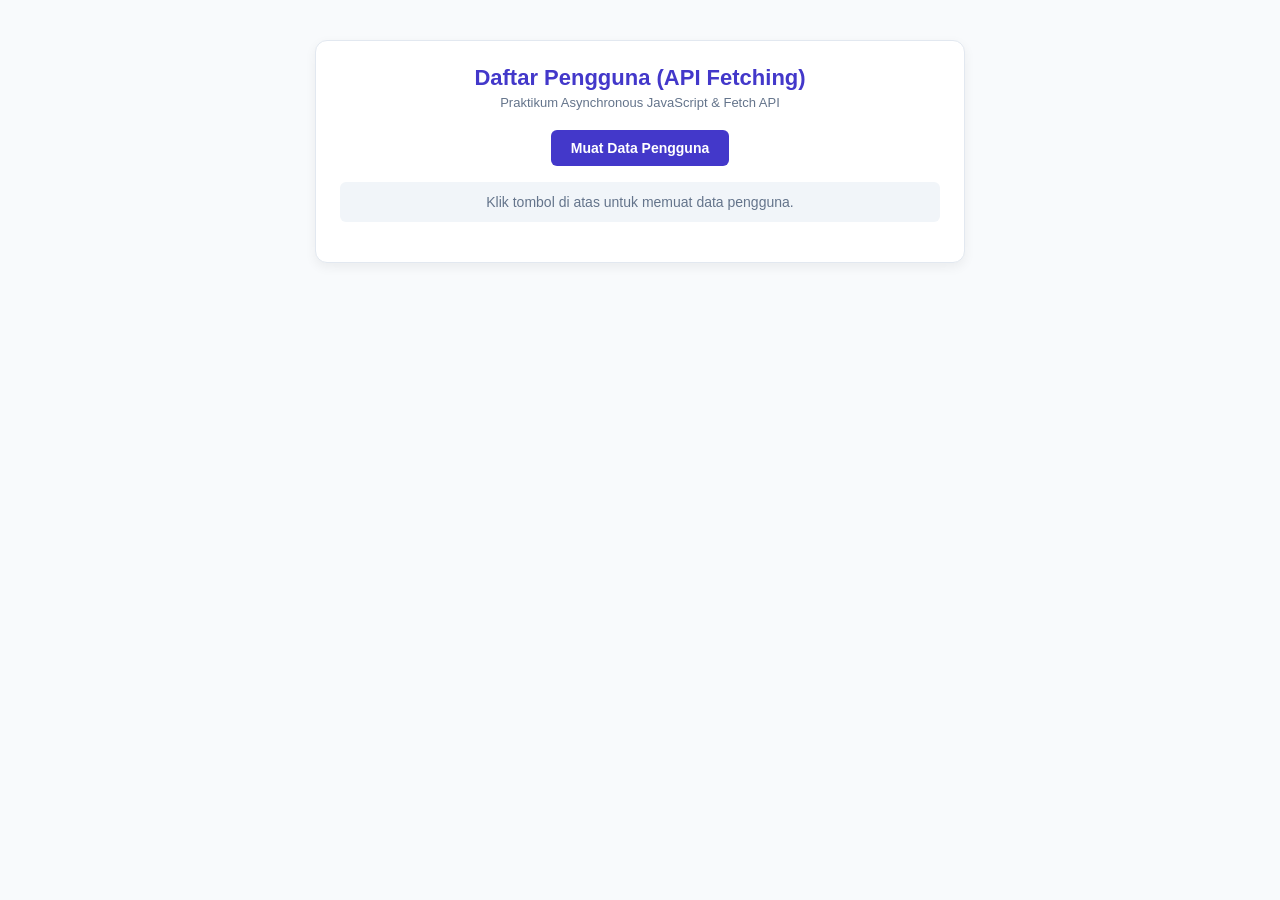
==== commit 47e45002: "feat: menyelesaikan praktik modul 6 asynchronous dan fetch api" ====
--- a/index.html
+++ b/index.html
@@ -1,33 +1,26 @@
 <!DOCTYPE html>
 <html lang="id">
 <head>
-    <meta charset="UTF-8">
-    <meta name="viewport" content="width=device-width, initial-scale=1.0">
-    <title>Aplikasi To-Do List - Modul 5</title>
-    <link rel="stylesheet" href="style.css">
+ <meta charset="UTF-8">
+ <meta name="viewport" content="width=device-width, initial-scale=1.0">
+ <title>Modul 6 - User Directory App</title>
+ <link rel="stylesheet" href="style.css">
 </head>
 <body>
-    <div class="todo-app">
-        <h2>Daftar Tugas Saya</h2>
+ <div class="container">
+<h2>Daftar Pengguna (API Fetching)</h2>
+ <p class="subtitle">Praktikum Asynchronous JavaScript & Fetch API</p>
 
-        <!-- Fitur 1: Penghitung jumlah tugas -->
-        <p class="task-counter" id="totalTugas" aria-live="polite">Total: 0 Tugas | Selesai: 0 | Belum Selesai: 0</p>
-
-        <!-- Form Input Tugas -->
-        <form id="todoForm" novalidate>
-            <div class="input-section">
-                <input type="text" id="taskInput" placeholder="Ketikkan tugas baru Anda...">
-                <button type="submit" class="add-btn">Tambah</button>
-            </div>
-            <div class="error-message" id="inputError">Tugas tidak boleh kosong atau kurang dari 3 karakter!</div>
-        </form>
-
-        <!-- Daftar Tugas -->
-        <ul class="todo-list" id="todoList"></ul>
-
-        <!-- Fitur 2: Tombol bersihkan tugas selesai -->
-        <button type="button" class="clear-completed-btn" id="clearCompletedBtn">Bersihkan Tugas Selesai</button>
-    </div>
-    <script src="script.js"></script>
+ <!-- Tombol Aksi -->
+ <div class="actions-bar">
+ <button id="btnFetch" class="btn-primary">Muat Data Pengguna</button>
+ </div>
+ <!-- Indikator Status (Loading & Pesan Error) -->
+ <div id="statusMessage" class="status-msg">Klik tombol di atas untuk memuat
+data pengguna.</div>
+ <!-- Kontainer Kartu Pengguna -->
+ <div id="userList" class="user-grid"></div>
+ </div>
+ <script src="script.js"></script>
 </body>
-</html>
+</html>
--- a/style.css
+++ b/style.css
@@ -1,116 +1,38 @@
 * { box-sizing: border-box; margin: 0; padding: 0; }
-
 body {
-    font-family: 'Segoe UI', Tahoma, Geneva, Verdana, sans-serif;
-    background-color: #f8fafc;
-    color: #1e293b;
-    padding: 40px 20px;
-    display: flex;
-    justify-content: center;
+ font-family: 'Segoe UI', Tahoma, Geneva, Verdana, sans-serif;
+ background-color: #f8fafc; color: #1e293b; padding: 40px 20px;
+ display: flex; justify-content: center;
 }
-
-.todo-app {
-    background: #ffffff;
-    width: 100%;
-    max-width: 500px;
-    padding: 24px;
-    border-radius: 12px;
-    border: 1px solid #e2e8f0;
-    box-shadow: 0 4px 12px rgba(0, 0, 0, 0.08);
+.container {
+ background: #ffffff; width: 100%; max-width: 650px; padding: 24px;
+ border-radius: 12px; border: 1px solid #e2e8f0; box-shadow: 0 4px 12px
+rgba(0,0,0,0.06);
 }
-
-h2 { color: #1d4ed8; margin-bottom: 20px; text-align: center; font-size: 22px; }
-
-.input-section { display: flex; gap: 10px; margin-bottom: 8px; }
-
-input[type="text"] {
-    flex: 1;
-    padding: 10px 14px;
-    border: 1px solid #cbd5e1;
-    border-radius: 6px;
-    font-size: 14px;
-    outline: none;
+h2 { color: #4338ca; text-align: center; margin-bottom: 4px; font-size: 22px; }
+.subtitle { color: #64748b; text-align: center; font-size: 13px; margin-bottom: 20px;
 }
-
-input[type="text"].error { border-color: #dc3545; background-color: #fff5f5; }
-
-button.add-btn {
-    background-color: #1d4ed8;
-    color: white;
-    border: none;
-    padding: 10px 18px;
-    border-radius: 6px;
-    font-weight: bold;
-    cursor: pointer;
+.actions-bar { display: flex; justify-content: center; margin-bottom: 16px; }
+button.btn-primary {
+ background-color: #4338ca; color: white; border: none; padding: 10px 20px;
+ border-radius: 6px; font-weight: bold; cursor: pointer; font-size: 14px;
+ transition: background-color 0.2s;
 }
-
-button.add-btn:hover { background-color: #1e40af; }
-
-.error-message { color: #dc3545; font-size: 12px; margin-bottom: 14px; display: none; }
-
-.todo-list { list-style: none; margin-top: 14px; }
-
-.todo-item {
-    display: flex;
-    align-items: center;
-    justify-content: space-between;
-    padding: 10px 12px;
-    background-color: #f1f5f9;
-    border-radius: 6px;
-    border-left: 4px solid transparent;
-    margin-bottom: 8px;
+button.btn-primary:hover { background-color: #3730a3; }
+button:disabled { background-color: #94a3b8; cursor: not-allowed; }
+.status-msg {
+ text-align: center; font-size: 14px; color: #64748b; padding: 12px;
+ border-radius: 6px; background-color: #f1f5f9; margin-bottom: 16px;
 }
-
-.todo-item.completed { border-left-color: #16a34a; opacity: 0.7; }
-.todo-item.completed .todo-text { text-decoration: line-through; color: #64748b; }
-
-.todo-text { font-size: 14px; flex: 1; margin-right: 10px; }
-.todo-actions { display: flex; gap: 6px; }
-
-.action-btn {
-    border: none;
-    padding: 5px 9px;
-    border-radius: 4px;
-    font-size: 12px;
-    cursor: pointer;
-    font-weight: bold;
+.status-msg.error { background-color: #fef2f2; color: #dc2626; border: 1px solid
+#fecaca; }
+.user-grid {
+display: grid; grid-template-columns: repeat(auto-fit, minmax(250px, 1fr));
+ gap: 12px;
 }
-
-.complete-btn { background-color: #16a34a; color: white; }
-.complete-btn:hover { background-color: #15803d; }
-.delete-btn { background-color: #dc2626; color: white; }
-.delete-btn:hover { background-color: #b91c1c; }
-
-/* Fitur 1: penghitung jumlah tugas */
-.task-counter {
-    margin: -8px 0 14px;
-    color: #475569;
-    text-align: center;
-    font-size: 13px;
-    line-height: 1.5;
+.user-card {
+ background: #ffffff; border: 1px solid #e2e8f0; border-radius: 8px; padding: 14px;
 }
-
-/* Pesan ketika daftar tugas kosong */
-.empty-message {
-    list-style: none;
-    color: #64748b;
-    text-align: center;
-    font-size: 13px;
-    padding: 10px;
-}
-
-/* Fitur 2: tombol bersihkan tugas selesai */
-.clear-completed-btn {
-    width: 100%;
-    margin-top: 8px;
-    padding: 10px 12px;
-    border: none;
-    border-radius: 6px;
-    background-color: #475569;
-    color: #ffffff;
-    font-size: 13px;
-    font-weight: bold;
-    cursor: pointer;
-}
-
-.clear-completed-btn:hover { background-color: #334155; }
+.user-name { font-size: 15px; font-weight: bold; color: #0f172a; margin-bottom: 4px; }
+.user-email { font-size: 13px; color: #0284c7; margin-bottom: 4px; }
+.user-company { font-size: 12px; color: #64748b; }
